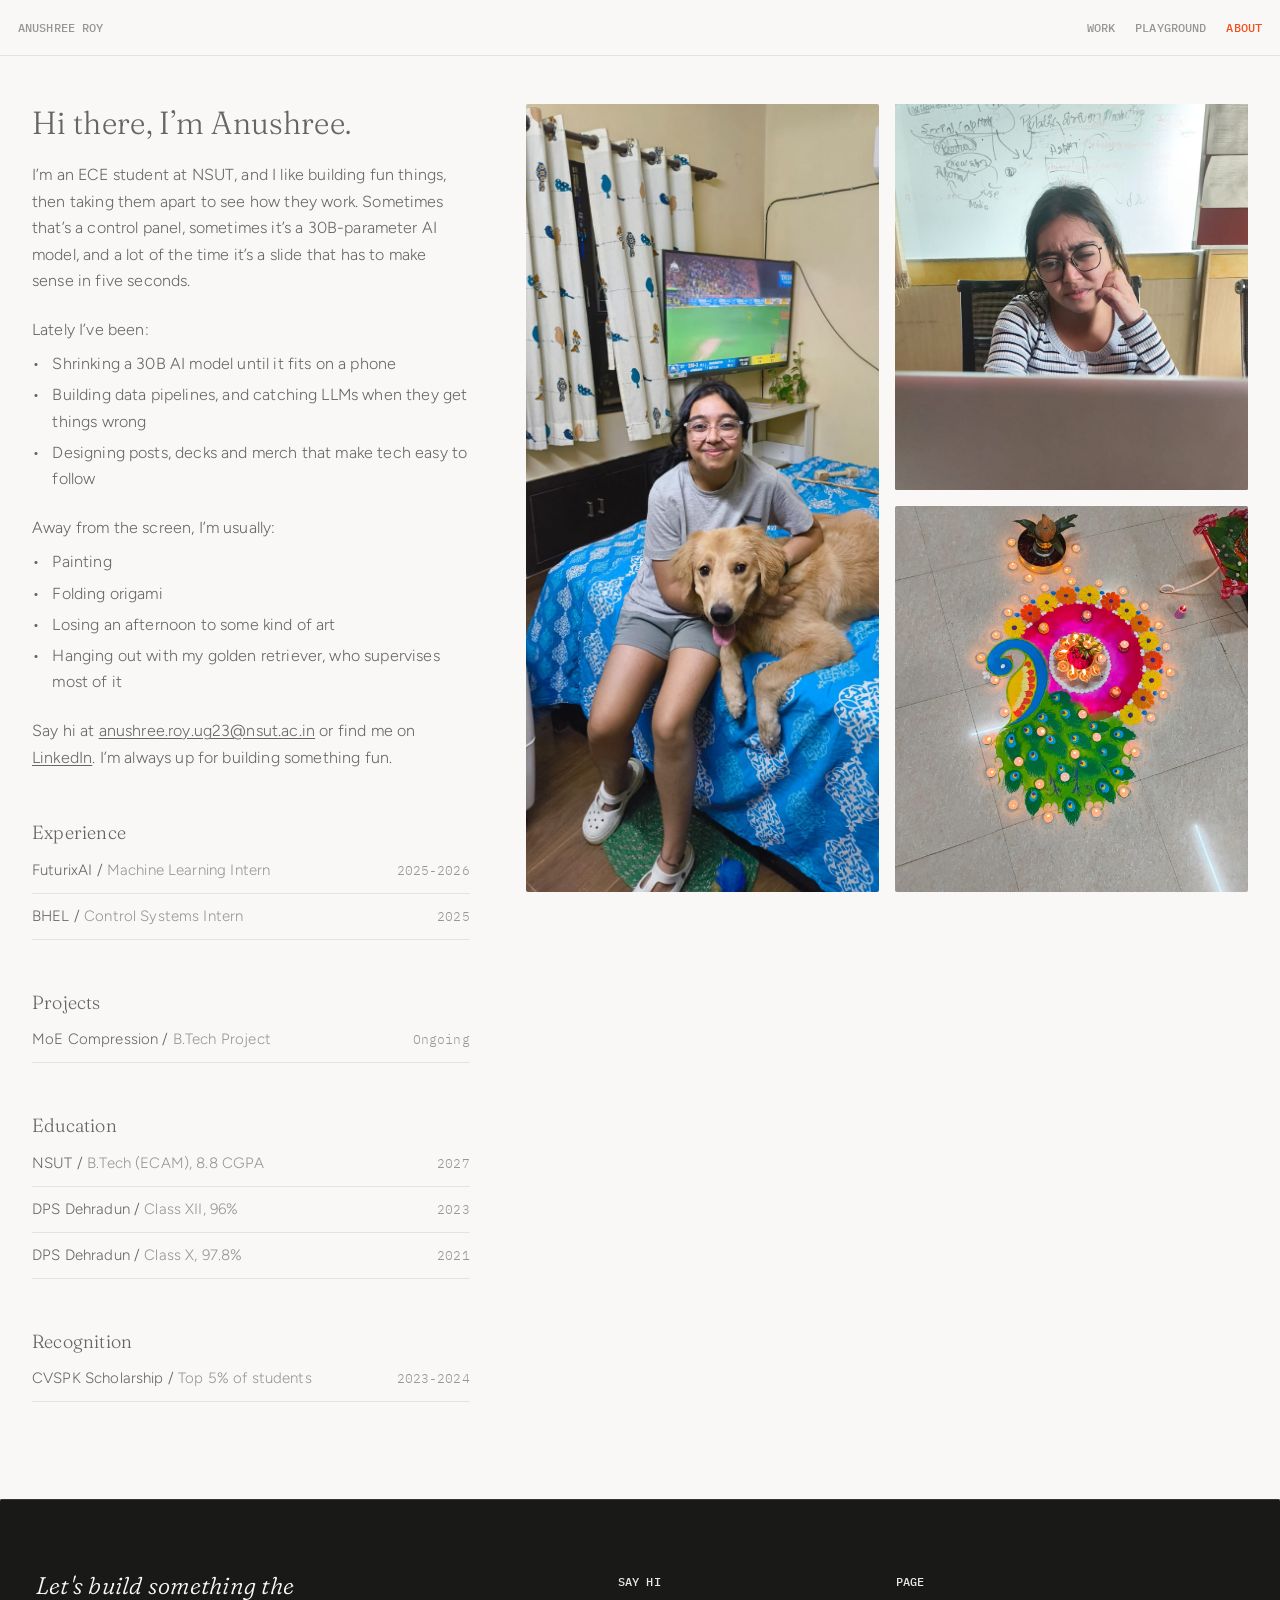
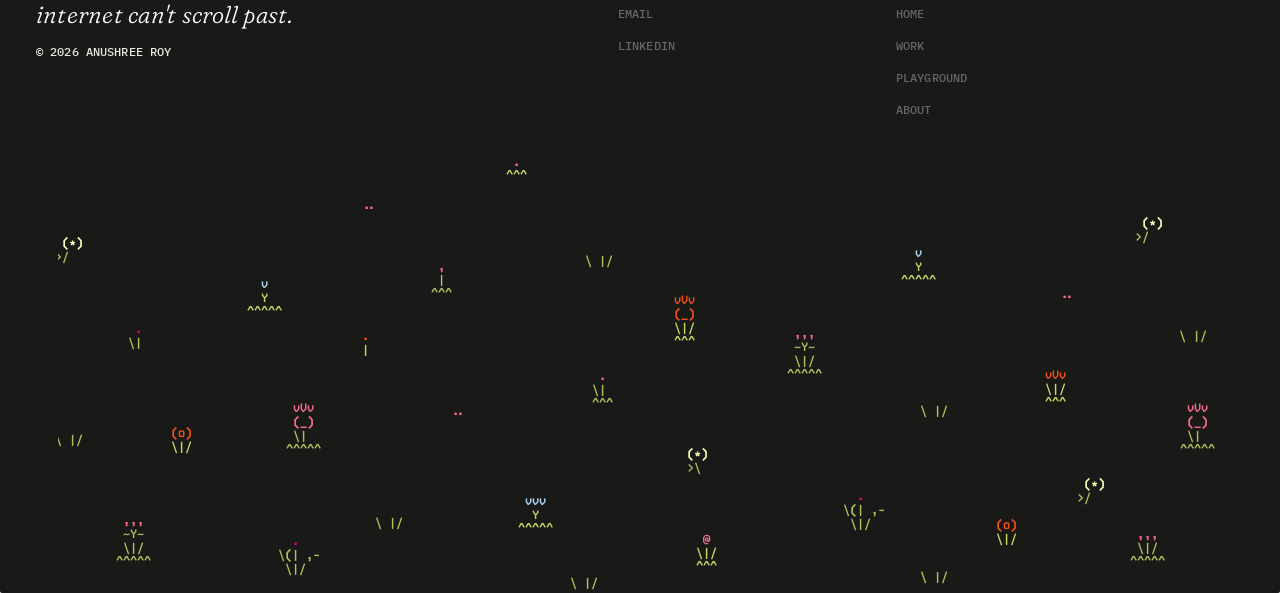
==== about.html @ 9d3c25a3 "Combined portfolio: intro, hero, work, about, playground and garden footer" ====
<!doctype html>
<html lang="en">
<head>
  <!-- Google Analytics -->
  <script async src="https://www.googletagmanager.com/gtag/js?id=G-PLD1SSN89R"></script>
  <script>
    window.dataLayer = window.dataLayer || [];
    function gtag(){dataLayer.push(arguments);}
    gtag('js', new Date());
    gtag('config', 'G-PLD1SSN89R');
  </script>

  <meta charset="utf-8">
  <meta name="viewport" content="width=device-width, initial-scale=1">
  <title>About — Anushree Roy</title>
  <meta name="description" content="Anushree Roy is an ECE student at NSUT who likes building fun things: AI models, control panels, posts and decks, plus painting, origami and a very good dog.">
  <link rel="icon" type="image/svg+xml" href="data:image/svg+xml,%3Csvg xmlns='http://www.w3.org/2000/svg' viewBox='0 0 40 40'%3E%3Crect width='40' height='40' rx='9' fill='%2335414f'/%3E%3Ctext x='20' y='28' text-anchor='middle' font-family='Georgia' font-size='27' fill='white'%3Ea%3C/text%3E%3C/svg%3E">
  <link rel="preconnect" href="https://fonts.googleapis.com">
  <link rel="preconnect" href="https://fonts.gstatic.com" crossorigin>
  <link rel="stylesheet" href="https://fonts.googleapis.com/css2?family=Figtree:wght@300&family=Fraunces:ital,opsz,wght,SOFT,WONK@0,9..144,300..500,0..100,0..1;1,9..144,300..500,0..100,0..1&family=IBM+Plex+Mono:wght@300;400;500&family=Kode+Mono:wght@700&display=swap">
  <link rel="stylesheet" href="about.css">
  <link rel="stylesheet" href="footer.css">
  <script src="about.js" defer></script>
  <script src="footer.js" defer></script>
</head>
<body>
  <header class="nav">
    <a class="nav__link" href="./">Anushree Roy</a>
    <nav class="nav__links" aria-label="Primary">
      <a class="nav__link" href="./#work">Work</a>
      <a class="nav__link" href="./playground.html">Playground</a>
      <a class="nav__link" href="./about.html" aria-current="page">About</a>
    </nav>
  </header>

  <!-- Copy is from the AI/ML resume (Anushree_Roy_ML_Intern_NSUT) and the design portfolio. -->
  <main class="about">
    <div class="about__text">
      <div class="about__intro">
        <h1 class="about__title">Hi there, I’m Anushree.</h1>

        <div class="about__bio">
          <p>I’m an ECE student at NSUT, and I like building fun things, then taking them apart to see how they work. Sometimes that’s a control panel, sometimes it’s a 30B-parameter AI model, and a lot of the time it’s a slide that has to make sense in five seconds.</p>
          <p>Lately I’ve been:</p>
          <ul>
            <li>Shrinking a 30B AI model until it fits on a phone</li>
            <li>Building data pipelines, and catching LLMs when they get things wrong</li>
            <li>Designing posts, decks and merch that make tech easy to follow</li>
          </ul>
          <p>Away from the screen, I’m usually:</p>
          <ul>
            <li>Painting</li>
            <li>Folding origami</li>
            <li>Losing an afternoon to some kind of art</li>
            <li>Hanging out with my golden retriever, who supervises most of it</li>
          </ul>
          <p>Say hi at <a href="mailto:anushree.roy.ug23@nsut.ac.in">anushree.roy.ug23@nsut.ac.in</a> or find me on <a href="https://www.linkedin.com/in/anushree-roy-082370204" target="_blank" rel="noopener">LinkedIn</a>. I’m always up for building something fun.</p>
        </div>
      </div>

      <section class="about__section" aria-labelledby="experience">
        <h2 class="about__heading" id="experience">Experience</h2>
        <ul class="about__list">
          <li class="about__row"><span><span class="about__org">FuturixAI /</span> Machine Learning Intern</span><span class="about__year">2025-2026</span></li>
          <li class="about__row"><span><span class="about__org">BHEL /</span> <span class="about__long">Electronics &amp; </span>Control Systems Intern</span><span class="about__year">2025</span></li>
        </ul>
      </section>

      <section class="about__section" aria-labelledby="projects">
        <h2 class="about__heading" id="projects">Projects</h2>
        <ul class="about__list">
          <li class="about__row"><span><span class="about__org"><span class="about__long">Gradient-Free </span>MoE Compression /</span> B.Tech Project</span><span class="about__year">Ongoing</span></li>
        </ul>
      </section>

      <section class="about__section" aria-labelledby="education">
        <h2 class="about__heading" id="education">Education</h2>
        <ul class="about__list">
          <li class="about__row"><span><span class="about__org"><span class="about__long">Netaji Subhas University of Technology</span><span class="about__short">NSUT</span> /</span> B.Tech<span class="about__short"> (ECAM)</span>, 8.8 CGPA</span><span class="about__year">2027</span></li>
          <li class="about__row"><span><span class="about__org"><span class="about__long">Delhi Public School, Dehradun</span><span class="about__short">DPS Dehradun</span> /</span> Class XII, 96%</span><span class="about__year">2023</span></li>
          <li class="about__row"><span><span class="about__org"><span class="about__long">Delhi Public School, Dehradun</span><span class="about__short">DPS Dehradun</span> /</span> Class X, 97.8%</span><span class="about__year">2021</span></li>
        </ul>
      </section>

      <section class="about__section" aria-labelledby="recognition">
        <h2 class="about__heading" id="recognition">Recognition</h2>
        <ul class="about__list">
          <li class="about__row"><span><span class="about__org">CVSPK Scholarship /</span> Top 5% of students</span><span class="about__year">2023-2024</span></li>
        </ul>
      </section>
    </div>

    <div class="about__photos">
      <div class="about__photo about__photo--main">
        <img src="assets/about-portrait.jpg" alt="Anushree sitting on her bed with a golden retriever">
      </div>
      <div class="about__photo">
        <img src="assets/about-desk.jpg" alt="Anushree thinking at her laptop in front of a whiteboard full of diagrams" style="--focus: 50% 0%" loading="lazy">
      </div>
      <div class="about__photo">
        <img src="assets/about-rangoli.jpg" alt="Peacock rangoli ringed with lit diyas" loading="lazy">
      </div>
    </div>
  </main>

  <footer class="footer">
    <div class="footer__top">
      <div class="footer__intro">
        <p class="footer__quote">Let's build something the internet can't scroll past.</p>
        <p class="footer__label">© 2026 Anushree Roy</p>
      </div>
      <nav class="footer__links" aria-label="Footer">
        <div class="footer__col">
          <p class="footer__label">Say hi</p>
          <a class="footer__link" href="mailto:anushree.roy.ug23@nsut.ac.in">Email</a>
          <a class="footer__link" href="https://www.linkedin.com/in/anushree-roy-082370204" target="_blank" rel="noopener">LinkedIn</a>
        </div>
        <div class="footer__col">
          <p class="footer__label">Page</p>
          <a class="footer__link" href="./">Home</a>
          <a class="footer__link" href="./#work">Work</a>
          <a class="footer__link" href="./playground.html">Playground</a>
          <a class="footer__link" href="./about.html">About</a>
        </div>
      </nav>
    </div>
    <!-- Filled by footer.js: click a sprout to water it. -->
    <div class="garden" role="group" aria-label="ASCII garden"></div>
  </footer>
</body>
</html>
---- about.css ----
/* About page: bio and CV rows beside a photo grid, rebuilt from emmiwu.com/about.
   Also declares the tokens footer.css expects (same values as hero.css). */

:root {
  --bg: #F9F8F6;
  --orange: #F2511B;
  --lime: #C8D665;
  --sky: #ADD6F7;
  --pink: #FD6B94;
  --ink: #666;
  --muted: #969696;
  --rule: #E3E3E3;
  --paper: #F9F8F6;

  /* "Self Modern" is the original (commercial) face; Fraunces is the free stand-in. */
  --font-serif: "Self Modern", "Fraunces", Georgia, serif;
  --font-sans: "Figtree", system-ui, sans-serif;
  --font-mono: "IBM Plex Mono", ui-monospace, monospace;
  --font-ascii: "Kode Mono", ui-monospace, monospace;

  --ease-pop: cubic-bezier(0.34, 1.2, 0.64, 1);
  /* Framer spring { bounce: 0.2, duration: 0.6 }, sampled the same way as hero.js. */
  --spring-appear: linear(0, 0.0207, 0.0737, 0.1476, 0.2333, 0.324, 0.4147, 0.5019, 0.5831, 0.657, 0.7228, 0.7802, 0.8295, 0.8711, 0.9056, 0.9337, 0.9562, 0.9739, 0.9874, 0.9975, 1.0047, 1.0097, 1.0128, 1.0145, 1.0151, 1.015, 1.0143, 1.0133, 1.012, 1.0106, 1.0093, 1.0079, 1.0067, 1.0055, 1.0045, 1.0036, 1.0028, 1.0021, 1.0016, 1.0011, 1);
}

*,
*::before,
*::after {
  box-sizing: border-box;
}

html,
body {
  margin: 0;
  background: var(--bg);
  -webkit-font-smoothing: antialiased;
}

/* Nav: sticks to the top on this page (the hero's nav is absolute instead) */

.nav {
  position: sticky;
  top: 0;
  z-index: 10;
  display: flex;
  align-items: center;
  justify-content: space-between;
  height: 56px;
  padding: 18px;
  background: var(--bg);
  border-bottom: 1px solid var(--rule);
}

.nav__links {
  display: flex;
  gap: 20px;
}

.nav__link {
  font: 500 12px/1.65 var(--font-mono);
  letter-spacing: 0.01em;
  text-transform: uppercase;
  text-decoration: none;
  color: var(--muted);
  transition: color 0.2s ease-out;
}

.nav__link:hover {
  color: var(--ink);
}

.nav__link[aria-current="page"] {
  color: var(--orange);
}

/* Layout: a text column of about a third, photos take the rest and stay in view while the text scrolls */

.about {
  display: flex;
  align-items: flex-start;
  gap: 56px;
  width: 100%;
  max-width: 1700px;
  margin: 0 auto;
  padding: 48px 32px 96px;
}

.about__text {
  display: flex;
  flex: none;
  flex-direction: column;
  gap: 48px;
  width: min(36%, 540px);
}

.about__intro {
  display: flex;
  flex-direction: column;
  gap: 20px;
}

.about__title,
.about__heading {
  margin: 0;
  font-weight: 300;
  font-family: var(--font-serif);
  /* Pushes Fraunces toward Self Modern: lighter, higher contrast, softened terminals. */
  font-variation-settings: "opsz" 60, "SOFT" 50, "WONK" 0;
  letter-spacing: 0.01em;
  color: var(--ink);
}

.about__title {
  font-size: 32px;
  line-height: 1.2;
}

.about__heading {
  font-size: 19px;
  line-height: 1.4;
}

.about__bio,
.about__row {
  font: 300 16px/1.65 var(--font-sans);
  letter-spacing: 0.01em;
  color: var(--muted);
}

.about__bio {
  color: var(--ink);
}

.about__bio p,
.about__bio ul {
  margin: 0;
}

/* An empty line between paragraphs; a list stays close to its lead-in. */
.about__bio > * + p {
  margin-top: 1.4em;
}

.about__bio p + ul {
  margin-top: 0.5em;
}

.about__bio ul {
  padding: 0;
  list-style: none;
}

.about__bio li {
  position: relative;
  padding-left: 1.276em;
}

.about__bio li + li {
  margin-top: 0.3em;
}

.about__bio li::before {
  content: "•";
  position: absolute;
  left: 0;
}

.about__bio a {
  color: inherit;
  text-decoration: underline 1px;
  text-underline-offset: 2px;
}

.about__bio a:hover,
.about__bio a:focus-visible {
  color: var(--orange);
}

/* CV rows: "Org / role" on the left, years on the right, a hairline under each */

.about__section {
  display: flex;
  flex-direction: column;
  gap: 14px;
}

.about__list {
  display: flex;
  flex-direction: column;
  gap: 12px;
  margin: 0;
  /* The original's dividers are 4px boxes with the hairline near the top; the 1px keeps its total height. */
  padding: 0 0 1px;
  list-style: none;
}

.about__row {
  display: flex;
  align-items: flex-start;
  justify-content: space-between;
  gap: 16px;
  padding-bottom: 12px;
  font-size: 15px;
  line-height: 1.4;
  border-bottom: 1px solid var(--rule);
}

.about__org {
  color: var(--ink);
}

.about__year {
  flex: none;
  padding-top: 2px;
  font: 300 13px/1.4 var(--font-mono);
  letter-spacing: 0.01em;
}

.about__short {
  display: none;
}

/* Photos: portrait spans both rows. Each image is a 3:4 box centred in its frame,
   so short frames crop the middle of the photo rather than refitting it. */

.about__photos {
  position: sticky;
  top: 80px;
  display: grid;
  flex: 1 1 0;
  grid-template-columns: repeat(2, minmax(50px, 1fr));
  grid-template-rows: repeat(2, minmax(0, 1fr));
  gap: 16px;
  min-width: 0;
  height: clamp(560px, calc(100vh - 112px), 860px);
}

.about__photo {
  display: flex;
  align-items: center;
  justify-content: center;
  overflow: hidden;
  border-radius: 2px;
  background: var(--ink);
}

.about__photo--main {
  grid-row: span 2;
}

.about__photo img {
  display: block;
  flex: none;
  width: 100%;
  min-height: 100%;
  aspect-ratio: 3 / 4;
  object-fit: cover;
  /* Set --focus inline to keep a subject in view when the photo is taller than its 3:4 box. */
  object-position: var(--focus, 50% 50%);
}

@media (prefers-reduced-motion: no-preference) {
  .about__photos {
    animation: about-appear 0.6s var(--spring-appear) 0.2s backwards;
  }
}

@keyframes about-appear {
  from {
    opacity: 0;
    transform: translateY(20px);
  }
}

/* Custom cursor (created by about.js) */

.cursor {
  position: fixed;
  top: 0;
  left: 0;
  z-index: 1000;
  width: 18px;
  height: 18px;
  border-radius: 50%;
  background: var(--orange);
  pointer-events: none;
  opacity: 0;
  transition: opacity 0.2s;
}

html.has-cursor,
html.has-cursor * {
  cursor: none !important;
}

/* Short names below 1400px. The original switches at 1200px, but these names run longer. */

@media (max-width: 1399.98px) {
  .about__long { display: none; }
  .about__short { display: inline; }
}

/* Tablet: portrait goes full width on top, the other two sit below it.
   The original also locks the grid to an aspect ratio, which leaves a gap under the photos; that is dropped here. */

@media (min-width: 810px) and (max-width: 1199.98px) {
  .about { gap: 36px; padding: 40px 24px 80px; }
  .about__text { width: 44%; gap: 40px; }
  .about__row { align-items: center; }
  .about__photos { position: static; height: auto; grid-template-rows: repeat(4, 200px); }
  .about__photo { grid-row: span 2; }
  .about__photo--main { grid-column: span 2; }
}

/* Mobile: one photo on top, text below */

@media (max-width: 809.98px) {
  .about { flex-direction: column; align-items: stretch; gap: 0; padding: 0 0 64px; }
  .about__text { order: 1; width: 100%; gap: 40px; padding: 28px 20px 0; }
  .about__title { font-size: 28px; }
  .about__bio { font-size: 15px; }
  .about__photos { position: static; display: flex; flex: none; height: 340px; padding: 20px 20px 0; }
  .about__photo--main { flex: 1 1 0; }
  .about__photo:not(.about__photo--main) { display: none; }
}
---- footer.css ----
/* Footer: quote and links above an ASCII garden that grows when watered.
   Relies on the tokens and fonts declared in hero.css. */

.footer {
  --footer-bg: #191918;
  --footer-rule: #363635;
  --footer-label: #EAE8E3;
  --footer-link: #666;
  --footer-link-hover: #BAB8AF;
  --moss: #B2BF5A;
  --magenta: #E20074;
  --butter: #F7FEBC;

  position: relative;
  display: flex;
  flex-direction: column;
  align-items: center;
  overflow: hidden;
  border-radius: 2px;
  background: var(--footer-bg);
}

.footer__top {
  display: flex;
  gap: 36px;
  width: 100%;
  padding: 72px 36px 0;
  border-top: 1px solid var(--footer-rule);
}

.footer__intro {
  display: flex;
  flex: none;
  flex-direction: column;
  gap: 12px;
  width: 546px;
}

.footer__quote {
  width: 302px;
  margin: 0;
  font: italic 300 24px/1.2 var(--font-serif);
  font-variation-settings: "SOFT" 100, "WONK" 0;
  letter-spacing: 0.01em;
  color: var(--paper);
}

.footer__label,
.footer__link {
  margin: 0;
  font: 500 12px/1.65 var(--font-mono);
  letter-spacing: 0.01em;
  text-transform: uppercase;
}

.footer__label {
  color: var(--footer-label);
}

.footer__links {
  position: relative;
  z-index: 10;
  display: flex;
  flex: none;
  gap: 10px;
  width: 546px;
}

.footer__col {
  display: flex;
  flex: 1 1 0;
  flex-direction: column;
  align-items: flex-start;
  gap: 12px;
}

.footer__link {
  color: var(--footer-link);
  text-decoration: none;
  transition: color 0.2s ease-out;
}

.footer__link:hover,
.footer__link:focus-visible {
  color: var(--footer-link-hover);
}

/* Garden: plants are placed by % inside a fixed-ratio box, so the layout scales with width */

.garden {
  position: relative;
  z-index: 9;
  width: 91%;
  aspect-ratio: 2.45928;
  overflow: clip;
  font: 700 12px/14px var(--font-ascii);
}

.garden__plant {
  position: absolute;
  display: flex;
  flex-direction: column;
  justify-content: flex-end;
  width: calc(var(--cols) * 1ch);
  height: calc(var(--rows) * 14px);
  margin: 0;
  padding: 0;
  border: 0;
  font: inherit;
  text-align: left;
  white-space: pre;
  color: inherit;
  background: none;
}

.garden__plant:focus-visible {
  outline: 1px dashed var(--footer-link-hover);
  outline-offset: 2px;
}

.garden__line {
  display: block;
}

.garden__line--leaf {
  transition: color 0.6s ease-out 0.15s;
}

/* Watering-can cursor: stands in for the orange dot while the pointer is over the footer */

.footer.has-can,
.footer.has-can * {
  cursor: none;
}

.can-cursor {
  position: fixed;
  top: 0;
  left: 0;
  z-index: 1000;
  pointer-events: none;
  visibility: hidden;
}

.cursor-can .can-cursor {
  visibility: visible;
}

.cursor-can .cursor {
  visibility: hidden;
}

.can-cursor__body {
  display: flex;
  flex-direction: column;
  align-items: center;
  gap: 10px;
  width: 44px;
  transform: translate(-50%, -50%);
}

.can-cursor__can {
  display: block;
  width: 39px;
  height: 30px;
  transition: rotate 0.18s var(--ease-pop);
}

.can-cursor__drops {
  align-self: stretch;
  height: 42px;
  font: 700 12px/14px var(--font-ascii);
  white-space: pre;
  color: var(--sky);
}

.can-cursor__drops span {
  display: block;
  height: 14px;
}

/* Tablet: quote column shrinks to fit, links take the rest */

@media (min-width: 810px) and (max-width: 1099.98px) {
  .footer__intro { width: min-content; }
  .footer__links { flex: 1 1 0; width: auto; }
}

/* Mobile: text stacks, garden turns portrait (footer.js swaps in a matching layout) */

@media (max-width: 809.98px) {
  .footer__top { flex-direction: column; }
  .footer__intro,
  .footer__links { width: 100%; }
  .garden { width: 94%; aspect-ratio: 353 / 528; }
}
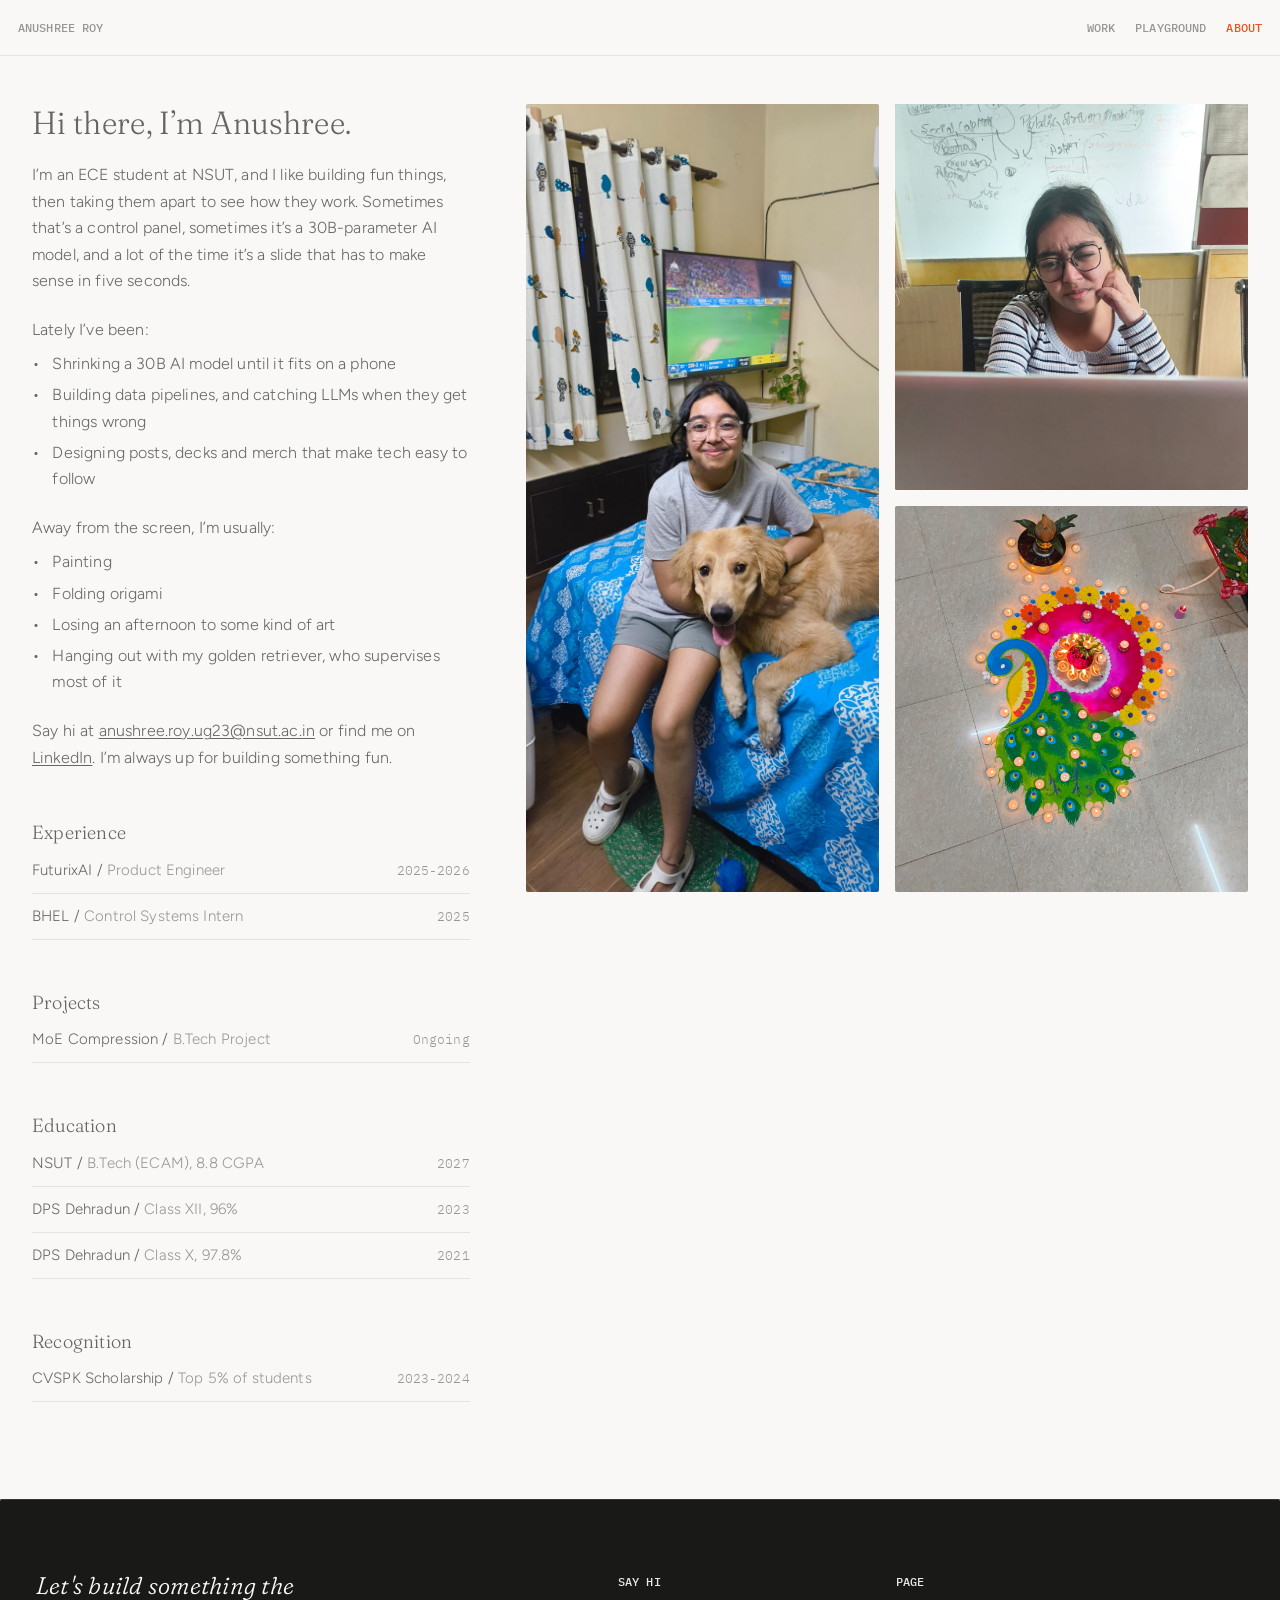
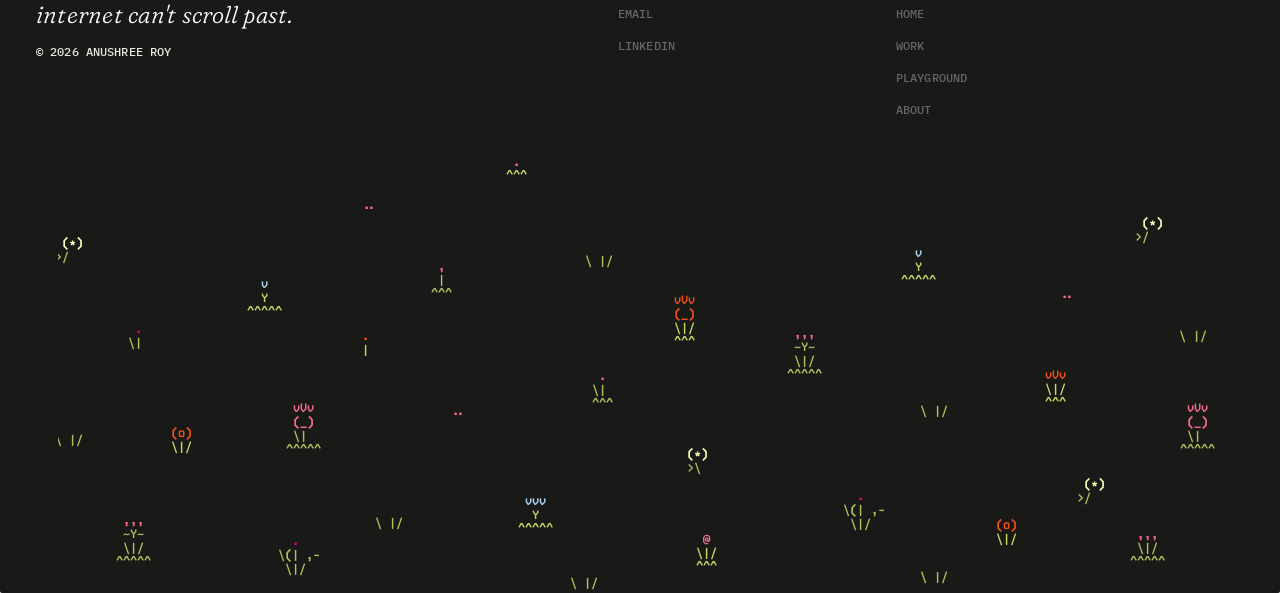
==== commit d2b1594d: "Change FuturixAI title to Product Engineer" ====
--- a/about.html
+++ b/about.html
@@ -61,7 +61,7 @@
       <section class="about__section" aria-labelledby="experience">
         <h2 class="about__heading" id="experience">Experience</h2>
         <ul class="about__list">
-          <li class="about__row"><span><span class="about__org">FuturixAI /</span> Machine Learning Intern</span><span class="about__year">2025-2026</span></li>
+          <li class="about__row"><span><span class="about__org">FuturixAI /</span> Product Engineer</span><span class="about__year">2025-2026</span></li>
           <li class="about__row"><span><span class="about__org">BHEL /</span> <span class="about__long">Electronics &amp; </span>Control Systems Intern</span><span class="about__year">2025</span></li>
         </ul>
       </section>
